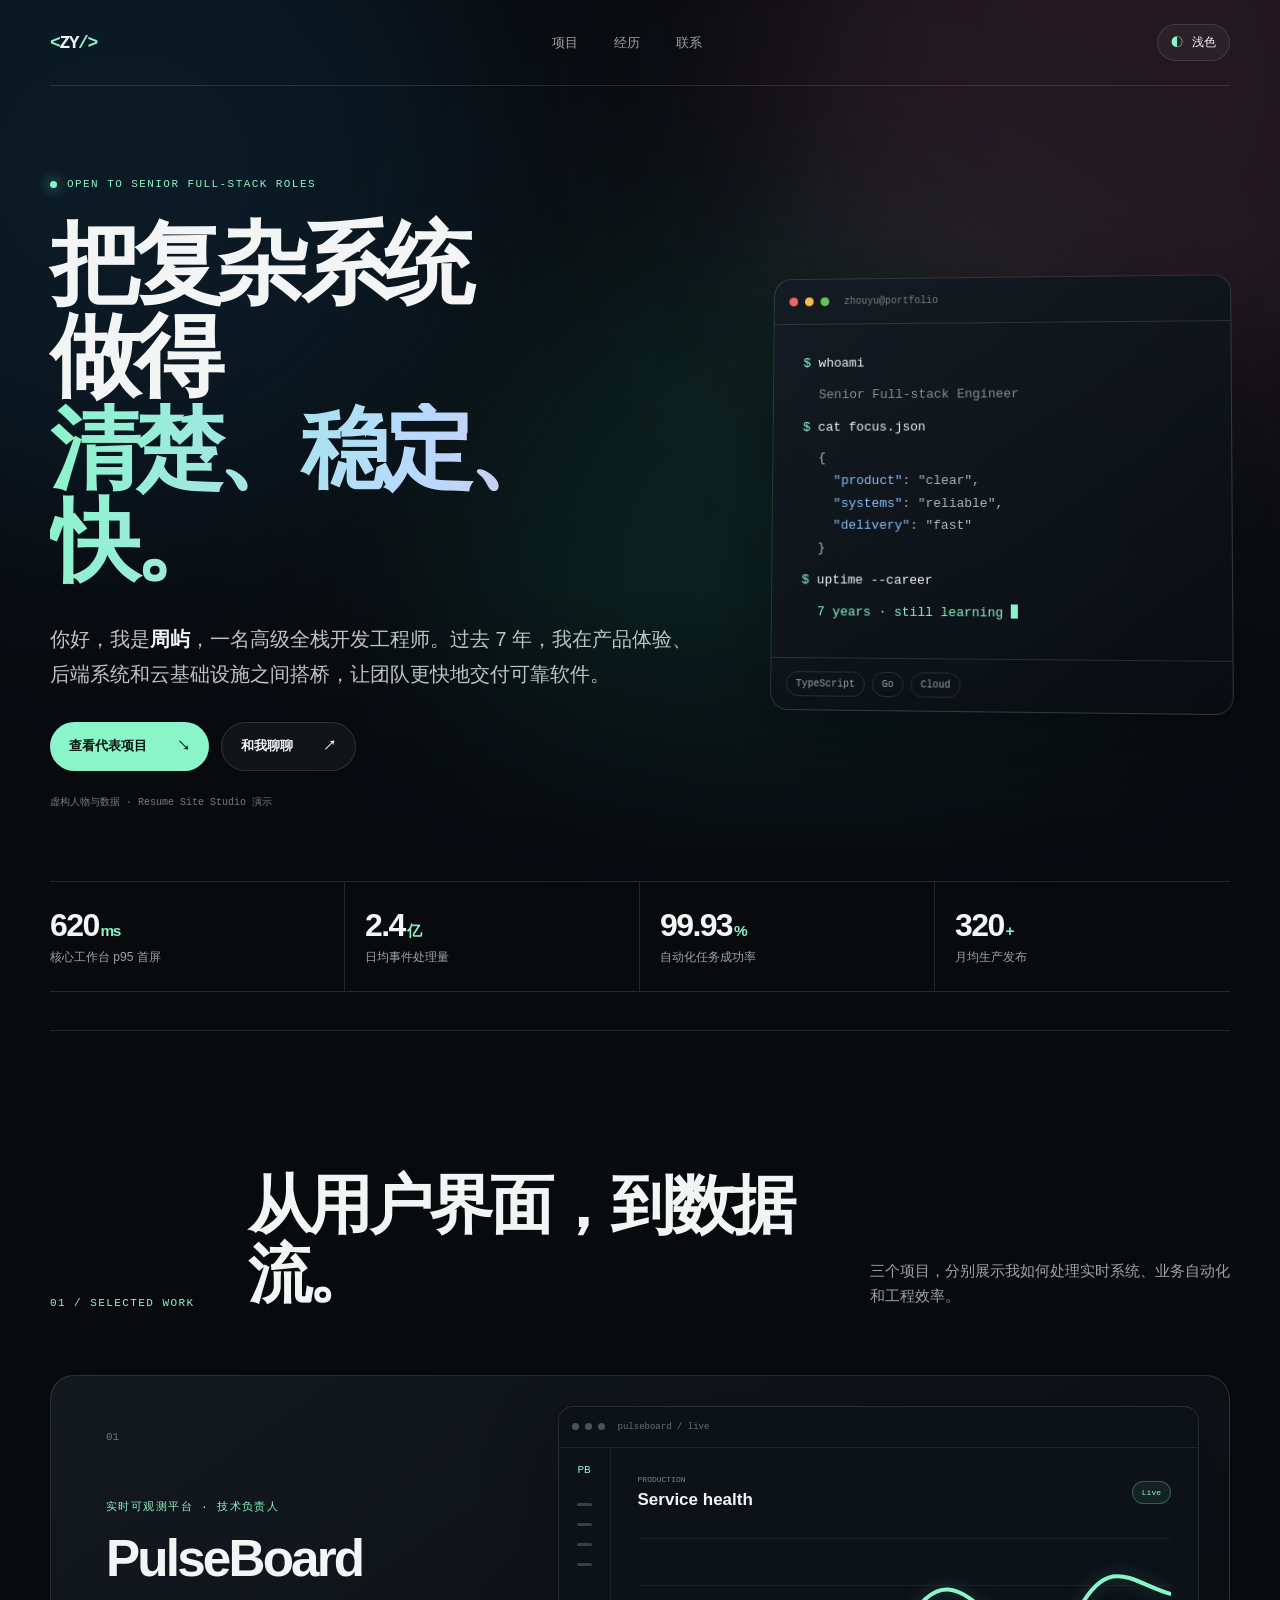
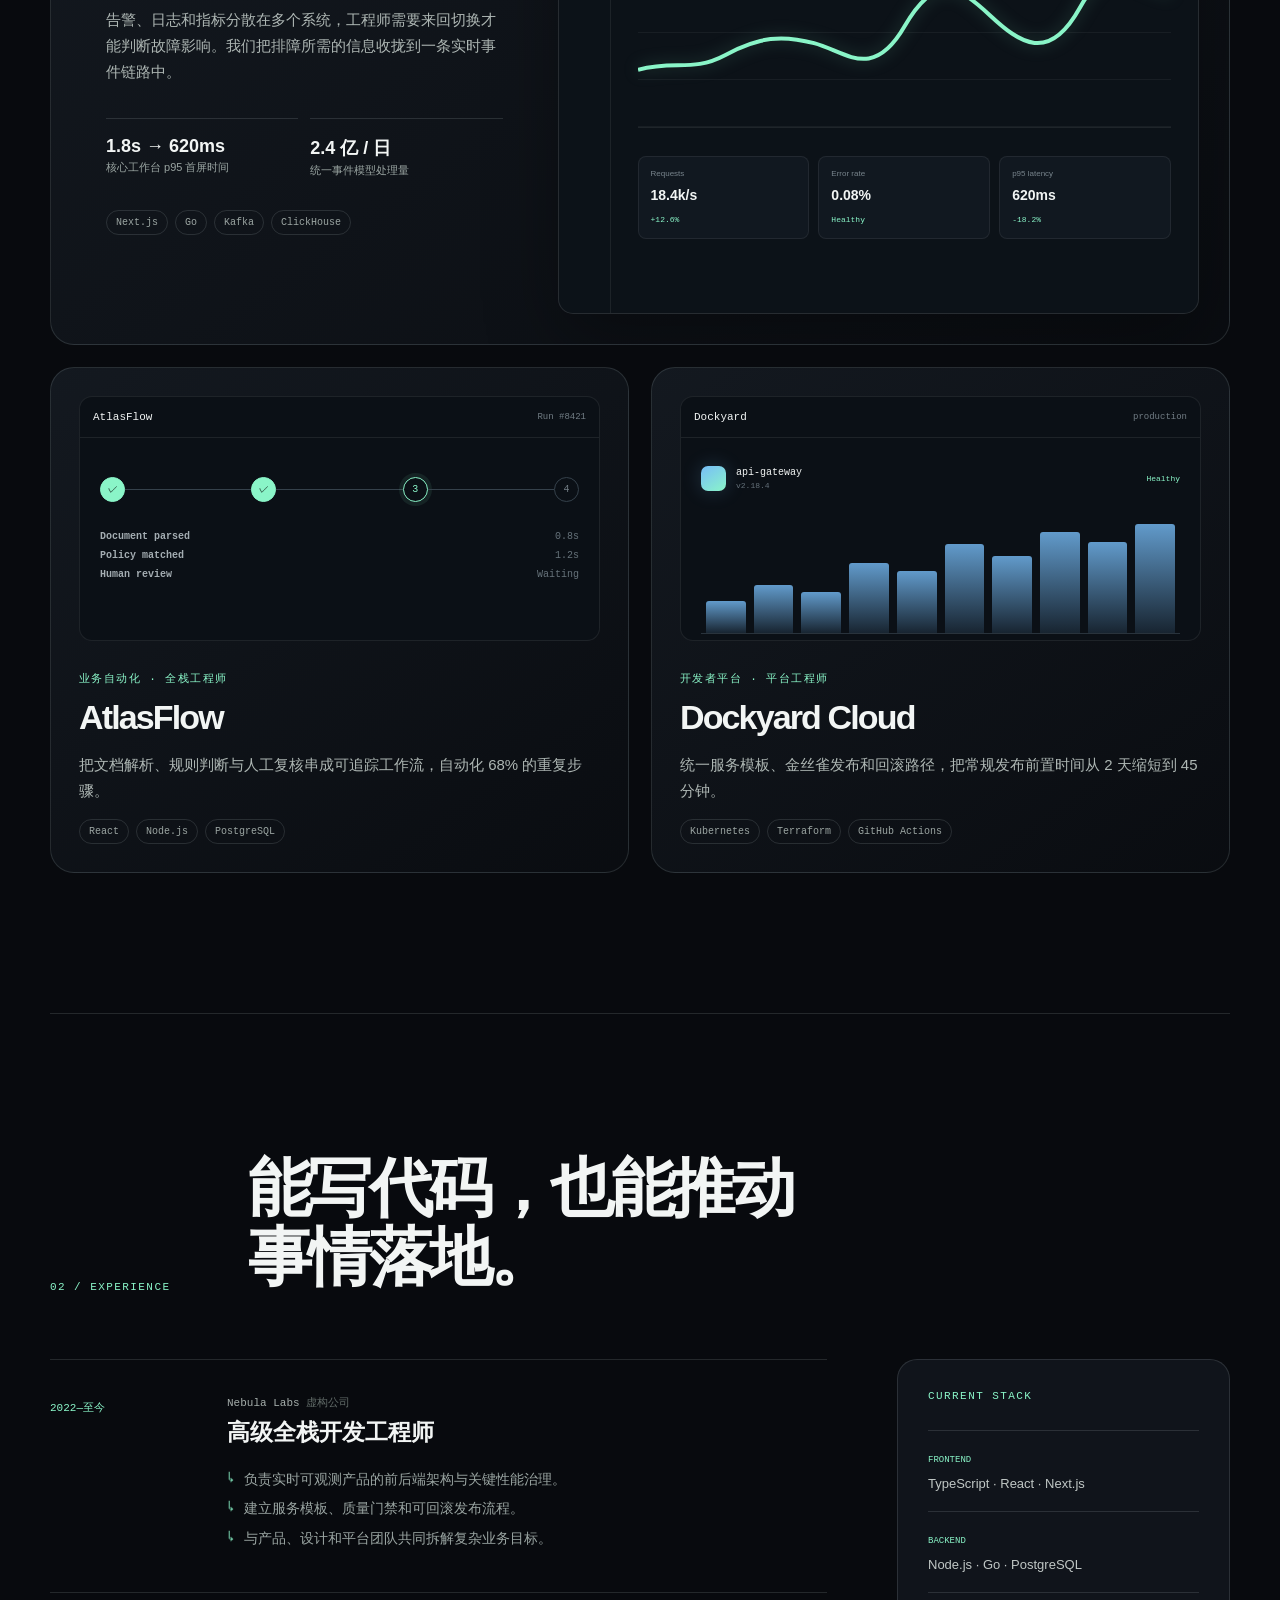
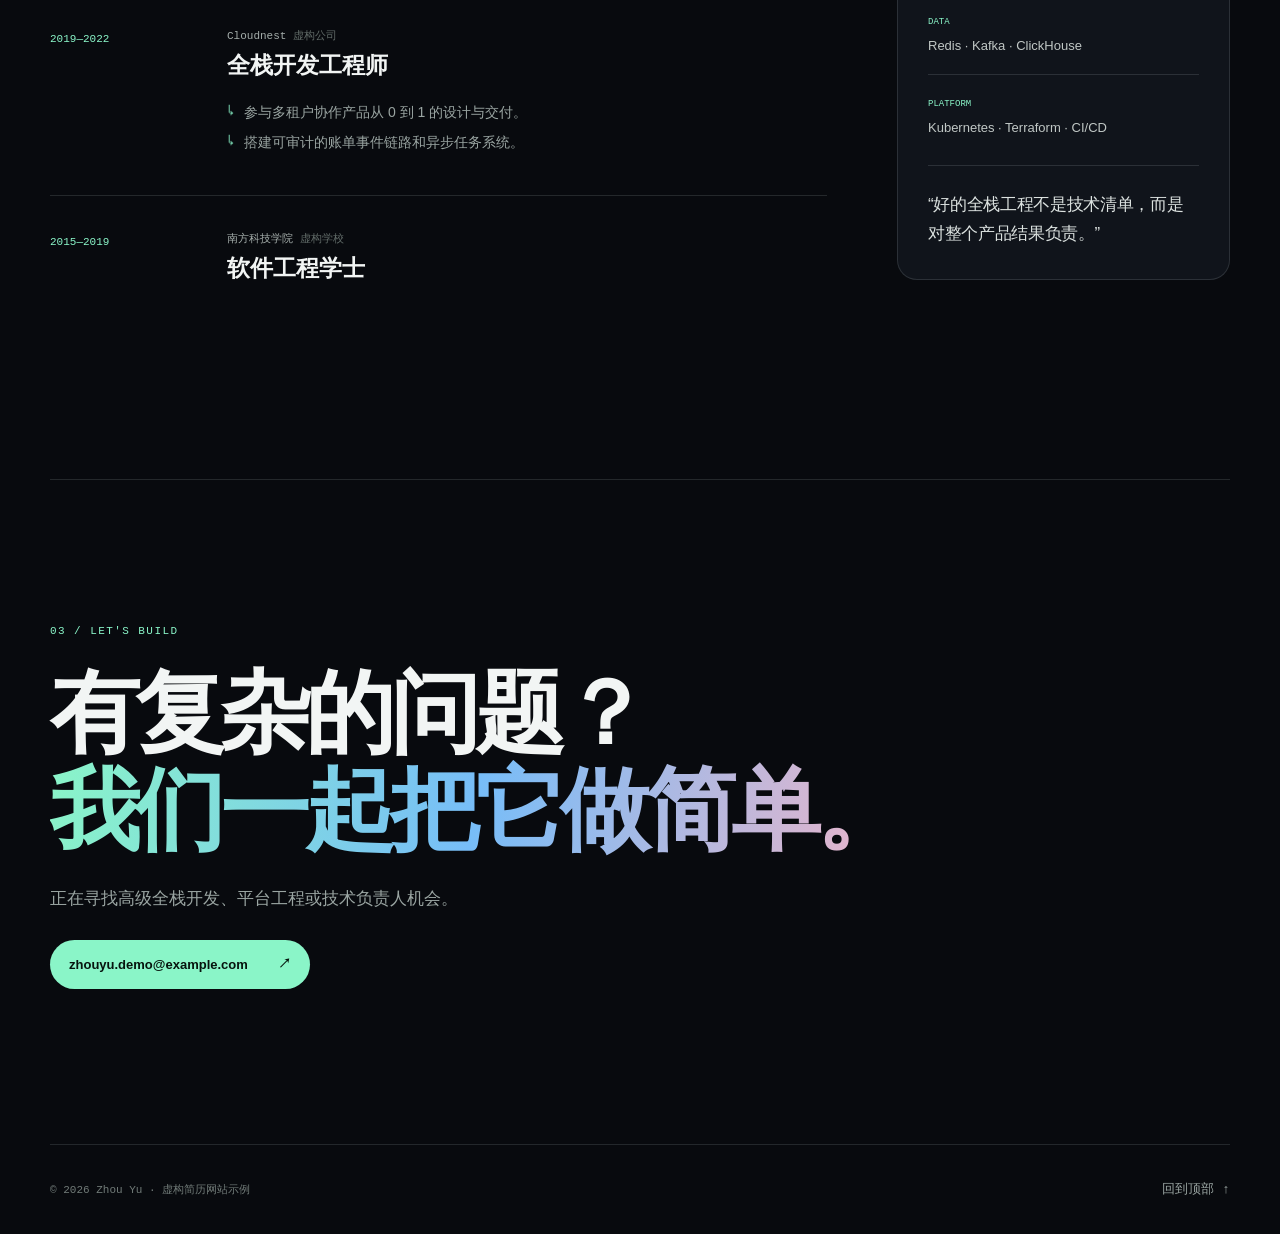
==== public/index.html @ 979c78fb "feat: publish noncommercial resume site demo" ====
<!doctype html>
<html lang="zh-CN" data-theme="dark">
<head>
  <meta charset="utf-8">
  <meta name="viewport" content="width=device-width, initial-scale=1">
  <meta name="description" content="虚构全栈开发工程师周屿的个人简历网站示例。">
  <meta name="color-scheme" content="dark light">
  <title>周屿 · 全栈开发工程师</title>
  <link rel="icon" type="image/svg+xml" href="data:image/svg+xml,%3Csvg xmlns='http://www.w3.org/2000/svg' viewBox='0 0 64 64'%3E%3Crect width='64' height='64' rx='16' fill='%23090b0f'/%3E%3Cpath d='M18 22l-10 10 10 10M46 22l10 10-10 10M38 14L26 50' fill='none' stroke='%238af5c8' stroke-width='5' stroke-linecap='round' stroke-linejoin='round'/%3E%3C/svg%3E">
  <link rel="stylesheet" href="styles.css">
  <script src="app.js" defer></script>
</head>
<body>
  <a class="skip-link" href="#main">跳到主要内容</a>
  <div class="progress" aria-hidden="true"><span></span></div>
  <div class="aurora" aria-hidden="true"><i></i><i></i><i></i></div>

  <header class="site-header">
    <a class="logo" href="#top" aria-label="周屿，返回顶部"><span>&lt;</span>ZY<span>/&gt;</span></a>
    <nav aria-label="主导航">
      <a href="#work">项目</a>
      <a href="#experience">经历</a>
      <a href="#contact">联系</a>
    </nav>
    <button class="theme-toggle" type="button" aria-label="切换明暗主题" aria-pressed="false">
      <span class="theme-icon" aria-hidden="true">◐</span><span class="theme-text">浅色</span>
    </button>
  </header>

  <main id="main">
    <section class="hero" id="top" aria-labelledby="hero-title">
      <div class="hero-copy">
        <p class="status"><span></span> OPEN TO SENIOR FULL-STACK ROLES</p>
        <h1 id="hero-title">把复杂系统<br>做得<span>清楚、稳定、快。</span></h1>
        <p class="intro">你好，我是<strong>周屿</strong>，一名高级全栈开发工程师。过去 7 年，我在产品体验、后端系统和云基础设施之间搭桥，让团队更快地交付可靠软件。</p>
        <div class="hero-actions">
          <a class="button primary" href="#work">查看代表项目 <span aria-hidden="true">↘</span></a>
          <a class="button secondary" href="mailto:zhouyu.demo@example.com">和我聊聊 <span aria-hidden="true">↗</span></a>
        </div>
        <p class="demo-note">虚构人物与数据 · Resume Site Studio 演示</p>
      </div>

      <aside class="terminal-card" aria-label="工程师能力摘要">
        <div class="terminal-bar"><span></span><span></span><span></span><b>zhouyu@portfolio</b></div>
        <div class="terminal-body">
          <p><span class="prompt">$</span> whoami</p>
          <p class="result">Senior Full-stack Engineer</p>
          <p><span class="prompt">$</span> cat focus.json</p>
          <pre>{
  <span>"product"</span>: "clear",
  <span>"systems"</span>: "reliable",
  <span>"delivery"</span>: "fast"
}</pre>
          <p><span class="prompt">$</span> uptime --career</p>
          <p class="result accent">7 years · still learning <i class="cursor"></i></p>
        </div>
        <div class="terminal-footer"><span>TypeScript</span><span>Go</span><span>Cloud</span></div>
      </aside>

      <div class="hero-metrics" aria-label="职业成果摘要">
        <div><strong>620<small>ms</small></strong><span>核心工作台 p95 首屏</span></div>
        <div><strong>2.4<small>亿</small></strong><span>日均事件处理量</span></div>
        <div><strong>99.93<small>%</small></strong><span>自动化任务成功率</span></div>
        <div><strong>320<small>+</small></strong><span>月均生产发布</span></div>
      </div>
    </section>

    <section class="section work" id="work" aria-labelledby="work-title">
      <div class="section-head reveal">
        <p class="section-kicker">01 / SELECTED WORK</p>
        <h2 id="work-title">从用户界面，到数据流。</h2>
        <p>三个项目，分别展示我如何处理实时系统、业务自动化和工程效率。</p>
      </div>

      <article class="project project-featured reveal">
        <div class="project-copy">
          <div class="project-number">01</div>
          <p class="project-type">实时可观测平台 · 技术负责人</p>
          <h3>PulseBoard</h3>
          <p class="project-summary">告警、日志和指标分散在多个系统，工程师需要来回切换才能判断故障影响。我们把排障所需的信息收拢到一条实时事件链路中。</p>
          <ul class="project-outcomes">
            <li><strong>1.8s → 620ms</strong><span>核心工作台 p95 首屏时间</span></li>
            <li><strong>2.4 亿 / 日</strong><span>统一事件模型处理量</span></li>
          </ul>
          <div class="tags"><span>Next.js</span><span>Go</span><span>Kafka</span><span>ClickHouse</span></div>
        </div>
        <div class="product-window pulse-window" aria-label="PulseBoard 产品界面示意图">
          <div class="window-top"><span></span><span></span><span></span><b>pulseboard / live</b></div>
          <div class="dashboard">
            <div class="dash-side"><b>PB</b><i></i><i></i><i></i><i></i></div>
            <div class="dash-main">
              <div class="dash-heading"><div><small>PRODUCTION</small><strong>Service health</strong></div><span>Live</span></div>
              <div class="chart"><div class="chart-grid"></div><svg viewBox="0 0 500 140" role="img" aria-label="服务健康趋势图"><path d="M0 105 C35 95 50 108 82 91 S135 72 165 80 S220 116 250 64 S302 28 330 54 S385 99 414 47 S465 25 500 34" fill="none" stroke="currentColor" stroke-width="4" vector-effect="non-scaling-stroke"/></svg></div>
              <div class="dash-cards"><div><small>Requests</small><strong>18.4k/s</strong><em>+12.6%</em></div><div><small>Error rate</small><strong>0.08%</strong><em>Healthy</em></div><div><small>p95 latency</small><strong>620ms</strong><em>-18.2%</em></div></div>
            </div>
          </div>
        </div>
      </article>

      <div class="project-grid">
        <article class="project compact reveal">
          <div class="mini-ui flow-ui" aria-label="AtlasFlow 工作流界面示意图">
            <div class="mini-top"><b>AtlasFlow</b><span>Run #8421</span></div>
            <div class="flow"><i class="done">✓</i><span></span><i class="done">✓</i><span></span><i class="active">3</i><span></span><i>4</i></div>
            <div class="flow-rows"><p><b>Document parsed</b><em>0.8s</em></p><p><b>Policy matched</b><em>1.2s</em></p><p><b>Human review</b><em>Waiting</em></p></div>
          </div>
          <p class="project-type">业务自动化 · 全栈工程师</p>
          <h3>AtlasFlow</h3>
          <p>把文档解析、规则判断与人工复核串成可追踪工作流，自动化 68% 的重复步骤。</p>
          <div class="tags"><span>React</span><span>Node.js</span><span>PostgreSQL</span></div>
        </article>

        <article class="project compact reveal">
          <div class="mini-ui deploy-ui" aria-label="Dockyard Cloud 发布界面示意图">
            <div class="mini-top"><b>Dockyard</b><span>production</span></div>
            <div class="deploy-line"><i></i><span><b>api-gateway</b><small>v2.18.4</small></span><em>Healthy</em></div>
            <div class="deploy-chart"><span style="height:28%"></span><span style="height:42%"></span><span style="height:36%"></span><span style="height:61%"></span><span style="height:54%"></span><span style="height:78%"></span><span style="height:67%"></span><span style="height:88%"></span><span style="height:80%"></span><span style="height:95%"></span></div>
          </div>
          <p class="project-type">开发者平台 · 平台工程师</p>
          <h3>Dockyard Cloud</h3>
          <p>统一服务模板、金丝雀发布和回滚路径，把常规发布前置时间从 2 天缩短到 45 分钟。</p>
          <div class="tags"><span>Kubernetes</span><span>Terraform</span><span>GitHub Actions</span></div>
        </article>
      </div>
    </section>

    <section class="section experience" id="experience" aria-labelledby="experience-title">
      <div class="section-head reveal">
        <p class="section-kicker">02 / EXPERIENCE</p>
        <h2 id="experience-title">能写代码，也能推动事情落地。</h2>
      </div>
      <div class="experience-layout">
        <div class="timeline">
          <article class="timeline-item reveal">
            <div class="time">2022—至今</div>
            <div><p>Nebula Labs <span>虚构公司</span></p><h3>高级全栈开发工程师</h3><ul><li>负责实时可观测产品的前后端架构与关键性能治理。</li><li>建立服务模板、质量门禁和可回滚发布流程。</li><li>与产品、设计和平台团队共同拆解复杂业务目标。</li></ul></div>
          </article>
          <article class="timeline-item reveal">
            <div class="time">2019—2022</div>
            <div><p>Cloudnest <span>虚构公司</span></p><h3>全栈开发工程师</h3><ul><li>参与多租户协作产品从 0 到 1 的设计与交付。</li><li>搭建可审计的账单事件链路和异步任务系统。</li></ul></div>
          </article>
          <article class="timeline-item reveal">
            <div class="time">2015—2019</div>
            <div><p>南方科技学院 <span>虚构学校</span></p><h3>软件工程学士</h3></div>
          </article>
        </div>
        <aside class="stack-card reveal">
          <p class="section-kicker">CURRENT STACK</p>
          <div class="stack-groups">
            <div><span>FRONTEND</span><p>TypeScript · React · Next.js</p></div>
            <div><span>BACKEND</span><p>Node.js · Go · PostgreSQL</p></div>
            <div><span>DATA</span><p>Redis · Kafka · ClickHouse</p></div>
            <div><span>PLATFORM</span><p>Kubernetes · Terraform · CI/CD</p></div>
          </div>
          <p class="principle">“好的全栈工程不是技术清单，而是对整个产品结果负责。”</p>
        </aside>
      </div>
    </section>

    <section class="contact reveal" id="contact" aria-labelledby="contact-title">
      <p class="section-kicker">03 / LET'S BUILD</p>
      <h2 id="contact-title">有复杂的问题？<br><span>我们一起把它做简单。</span></h2>
      <p>正在寻找高级全栈开发、平台工程或技术负责人机会。</p>
      <a class="button primary" href="mailto:zhouyu.demo@example.com">zhouyu.demo@example.com <span aria-hidden="true">↗</span></a>
    </section>
  </main>

  <footer><span>© 2026 Zhou Yu · 虚构简历网站示例</span><a href="#top">回到顶部 ↑</a></footer>
</body>
</html>
---- public/styles.css ----
:root{color-scheme:dark;--bg:#080a0e;--surface:#10141b;--surface-2:#151b23;--text:#f2f5f4;--muted:#9aa5a2;--line:rgba(225,240,235,.13);--accent:#8af5c8;--accent-2:#77bdf8;--shadow:0 30px 100px rgba(0,0,0,.35);--sans:Inter,"Segoe UI","Microsoft YaHei",Arial,sans-serif;--mono:"SFMono-Regular",Consolas,"Liberation Mono",monospace}
*{box-sizing:border-box}html{scroll-behavior:smooth}body{margin:0;background:var(--bg);color:var(--text);font-family:var(--sans);-webkit-font-smoothing:antialiased;overflow-x:hidden}a{color:inherit}button{font:inherit}::selection{background:var(--accent);color:#07110d}.skip-link{position:fixed;z-index:100;top:-60px;left:24px;background:var(--accent);color:#07110d;padding:12px 16px;border-radius:8px}.skip-link:focus{top:16px}a:focus-visible,button:focus-visible{outline:2px solid var(--accent);outline-offset:5px}
.progress{position:fixed;z-index:50;left:0;right:0;top:0;height:2px;background:transparent}.progress span{display:block;height:100%;width:0;background:linear-gradient(90deg,var(--accent-2),var(--accent));box-shadow:0 0 12px var(--accent)}.aurora{position:absolute;inset:0 0 auto;height:900px;overflow:hidden;pointer-events:none;mask-image:linear-gradient(#000 0%,#000 65%,transparent)}.aurora i{position:absolute;width:55vw;height:55vw;min-width:520px;min-height:520px;border-radius:50%;filter:blur(100px);opacity:.25;mix-blend-mode:screen;animation:drift 20s ease-in-out infinite alternate}.aurora i:nth-child(1){left:-18%;top:-20%;background:#13496a}.aurora i:nth-child(2){right:-15%;top:-30%;background:#724257;animation-delay:-7s}.aurora i:nth-child(3){left:35%;top:25%;background:#137b65;opacity:.18;animation-delay:-13s}
.site-header,main,footer{position:relative;z-index:1;width:min(1180px,calc(100% - 48px));margin-inline:auto}.site-header{height:86px;display:flex;align-items:center;justify-content:space-between;border-bottom:1px solid var(--line);gap:24px}.logo{font-family:var(--mono);font-size:18px;font-weight:800;text-decoration:none;letter-spacing:-.08em}.logo span{color:var(--accent)}nav{display:flex;gap:36px}nav a,footer a{font-size:13px;color:var(--muted);text-decoration:none;transition:color .25s}nav a:hover,footer a:hover{color:var(--accent)}.theme-toggle{display:flex;align-items:center;gap:9px;color:var(--text);background:rgba(255,255,255,.045);border:1px solid var(--line);border-radius:999px;padding:9px 13px;cursor:pointer;font-size:12px;transition:.25s}.theme-toggle:hover{border-color:rgba(138,245,200,.45);background:rgba(138,245,200,.08)}.theme-icon{color:var(--accent)}
.hero{min-height:calc(100svh - 86px);padding:92px 0 38px;display:grid;grid-template-columns:minmax(0,1.17fr) minmax(360px,.83fr);column-gap:70px;align-items:center}.status,.section-kicker,.project-type{font-family:var(--mono);font-size:11px;letter-spacing:.13em;text-transform:uppercase;color:var(--accent)}.status{display:flex;align-items:center;gap:10px;margin:0 0 28px}.status>span{width:7px;height:7px;border-radius:50%;background:var(--accent);box-shadow:0 0 14px var(--accent);animation:pulse 2s ease-in-out infinite}.hero h1{font-size:clamp(58px,7vw,92px);font-weight:650;line-height:1.03;letter-spacing:-.072em;margin:0;max-width:850px}.hero h1 span{display:inline-block;color:transparent;background:linear-gradient(100deg,var(--accent),#b8d9ff 55%,#ebb9cb);background-clip:text;-webkit-background-clip:text}.intro{font-size:clamp(17px,1.55vw,20px);line-height:1.75;color:#bdc5c3;max-width:670px;margin:35px 0 30px}.intro strong{color:var(--text)}.hero-actions{display:flex;flex-wrap:wrap;gap:12px}.button{min-height:49px;display:inline-flex;align-items:center;justify-content:space-between;gap:30px;padding:13px 19px;border-radius:999px;text-decoration:none;font-size:13px;font-weight:700;transition:transform .25s,background .25s,border-color .25s}.button:hover{transform:translateY(-3px)}.primary{background:var(--accent);color:#07140e}.primary:hover{background:#b9ffdf}.secondary{border:1px solid var(--line);background:rgba(255,255,255,.045)}.secondary:hover{border-color:rgba(138,245,200,.45);background:rgba(138,245,200,.08)}.demo-note{font-family:var(--mono);font-size:10px;color:#747e7b;margin:24px 0 0}
.terminal-card{border:1px solid rgba(207,231,224,.17);border-radius:18px;background:linear-gradient(145deg,rgba(19,26,34,.92),rgba(9,12,17,.9));box-shadow:var(--shadow);overflow:hidden;transform:perspective(1000px) rotateY(-3deg) rotateX(2deg);transition:transform .45s,border-color .45s}.terminal-card:hover{transform:perspective(1000px) rotateY(0) rotateX(0) translateY(-5px);border-color:rgba(138,245,200,.28)}.terminal-bar{height:46px;border-bottom:1px solid var(--line);display:flex;align-items:center;gap:7px;padding:0 15px}.terminal-bar>span{width:9px;height:9px;border-radius:50%;background:#ec6a5f}.terminal-bar>span:nth-child(2){background:#f4bf4f}.terminal-bar>span:nth-child(3){background:#61c454}.terminal-bar b{margin-left:8px;color:#78827f;font:10px var(--mono);font-weight:400}.terminal-body{padding:28px 30px 24px;font:13px/1.8 var(--mono);min-height:325px}.terminal-body p{margin:0 0 9px}.prompt{color:var(--accent)}.result{color:#87918e;padding-left:16px}.result.accent{color:var(--accent)}pre{font:13px/1.75 var(--mono);margin:0 0 8px;padding-left:16px;color:#aeb7b5}pre span{color:#85bffa}.cursor{display:inline-block;width:7px;height:14px;background:var(--accent);vertical-align:-2px;animation:blink 1s steps(2,end) infinite}.terminal-footer{display:flex;gap:7px;border-top:1px solid var(--line);padding:13px 15px}.terminal-footer span,.tags span{font:10px var(--mono);border:1px solid var(--line);color:#9ba5a2;border-radius:999px;padding:6px 9px}.hero-metrics{grid-column:1/-1;display:grid;grid-template-columns:repeat(4,1fr);margin-top:72px;border-top:1px solid var(--line);border-bottom:1px solid var(--line)}.hero-metrics>div{padding:25px 20px;border-right:1px solid var(--line)}.hero-metrics>div:first-child{padding-left:0}.hero-metrics>div:last-child{border-right:0}.hero-metrics strong{display:block;font-size:32px;letter-spacing:-.05em}.hero-metrics small{font-size:.48em;color:var(--accent);margin-left:2px}.hero-metrics span{display:block;color:var(--muted);font-size:12px;margin-top:5px}
.section{padding:140px 0;border-top:1px solid var(--line)}.section-head{display:grid;grid-template-columns:170px 1fr minmax(260px,360px);align-items:end;gap:28px;margin-bottom:66px}.section-head p{margin:0}.section-head>p:last-child{color:var(--muted);font-size:15px;line-height:1.7}.section-kicker{margin:0}.section h2,.contact h2{font-size:clamp(44px,5vw,68px);letter-spacing:-.055em;line-height:1.08;margin:0;font-weight:600}.project{border-radius:24px;border:1px solid var(--line);background:linear-gradient(145deg,rgba(21,27,35,.88),rgba(10,13,18,.88));overflow:hidden}.project-featured{display:grid;grid-template-columns:.86fr 1.14fr;min-height:570px}.project-copy{padding:55px}.project-number{font:11px var(--mono);color:#6f7976}.project-type{margin:56px 0 15px}.project h3{font-size:clamp(34px,4vw,56px);letter-spacing:-.055em;margin:0 0 19px}.project-summary,.compact>p:not(.project-type){color:#aeb7b4;line-height:1.75;font-size:15px}.project-outcomes{list-style:none;padding:0;margin:32px 0;display:grid;grid-template-columns:1fr 1fr;gap:12px}.project-outcomes li{border-top:1px solid var(--line);padding-top:17px}.project-outcomes strong{display:block;font-size:18px}.project-outcomes span{font-size:11px;color:var(--muted)}.tags{display:flex;flex-wrap:wrap;gap:7px}.product-window{margin:30px 30px 30px 0;border:1px solid rgba(255,255,255,.11);background:#0c1218;border-radius:15px;overflow:hidden;box-shadow:0 25px 75px rgba(0,0,0,.3)}.window-top,.mini-top{height:41px;border-bottom:1px solid rgba(255,255,255,.08);display:flex;align-items:center;gap:6px;padding:0 13px}.window-top>span{width:7px;height:7px;border-radius:50%;background:#49535c}.window-top b{font:9px var(--mono);color:#67727a;margin-left:7px}.dashboard{display:grid;grid-template-columns:52px 1fr;height:calc(100% - 41px)}.dash-side{border-right:1px solid rgba(255,255,255,.07);padding:16px 12px;display:flex;flex-direction:column;align-items:center;gap:17px}.dash-side b{font:11px var(--mono);color:var(--accent);margin-bottom:10px}.dash-side i{width:15px;height:3px;border-radius:2px;background:#36404a}.dash-main{padding:27px}.dash-heading{display:flex;justify-content:space-between;align-items:center}.dash-heading div{display:flex;flex-direction:column;gap:6px}.dash-heading small{font:8px var(--mono);color:#78848c}.dash-heading strong{font-size:17px}.dash-heading>span{font:8px var(--mono);color:var(--accent);border:1px solid rgba(138,245,200,.26);background:rgba(138,245,200,.07);padding:6px 9px;border-radius:99px}.chart{height:190px;margin:28px 0;position:relative;border-bottom:1px solid rgba(255,255,255,.08);color:var(--accent)}.chart-grid{position:absolute;inset:0;background:repeating-linear-gradient(to bottom,rgba(255,255,255,.05) 0 1px,transparent 1px 47px)}.chart svg{position:absolute;inset:0;width:100%;height:100%;filter:drop-shadow(0 0 8px rgba(138,245,200,.25))}.dash-cards{display:grid;grid-template-columns:repeat(3,1fr);gap:9px}.dash-cards>div{border:1px solid rgba(255,255,255,.07);background:#111820;border-radius:8px;padding:12px}.dash-cards small{display:block;color:#78848c;font-size:8px}.dash-cards strong{display:block;margin:9px 0 5px;font-size:14px}.dash-cards em{font:8px var(--mono);font-style:normal;color:var(--accent)}.project-grid{display:grid;grid-template-columns:1fr 1fr;gap:22px;margin-top:22px}.compact{padding:28px}.compact h3{font-size:34px;margin-bottom:10px}.compact .project-type{margin:30px 0 12px}.mini-ui{height:245px;border:1px solid rgba(255,255,255,.08);background:#0b1016;border-radius:13px;overflow:hidden;padding:0 20px}.mini-top{margin:0 -20px}.mini-top b{font:11px var(--mono)}.mini-top span{margin-left:auto;color:#717c84;font:9px var(--mono)}.flow{display:flex;align-items:center;margin:39px 0 29px}.flow i{flex:0 0 25px;height:25px;border-radius:50%;display:grid;place-items:center;border:1px solid #35414b;color:#727d85;font:10px var(--mono);font-style:normal}.flow i.done{background:var(--accent);border-color:var(--accent);color:#07120d}.flow i.active{border-color:var(--accent);color:var(--accent);box-shadow:0 0 0 4px rgba(138,245,200,.08)}.flow>span{height:1px;flex:1;background:#35414b}.flow-rows p{display:flex;justify-content:space-between;margin:8px 0;color:#a4adb2;font:10px var(--mono)}.flow-rows em{font-style:normal;color:#66727a}.deploy-line{display:flex;align-items:center;gap:10px;margin:28px 0}.deploy-line i{width:25px;height:25px;border-radius:7px;background:linear-gradient(145deg,var(--accent-2),var(--accent));box-shadow:0 0 20px rgba(119,189,248,.2)}.deploy-line span{display:flex;flex-direction:column}.deploy-line b{font:10px var(--mono)}.deploy-line small{color:#65717a;font:8px var(--mono);margin-top:3px}.deploy-line em{margin-left:auto;color:var(--accent);font:8px var(--mono);font-style:normal}.deploy-chart{height:115px;border-bottom:1px solid #29333c;display:flex;align-items:end;gap:8px;padding:0 5px}.deploy-chart span{flex:1;background:linear-gradient(to top,rgba(119,189,248,.15),var(--accent-2));border-radius:3px 3px 0 0;opacity:.8}
.experience-layout{display:grid;grid-template-columns:1.4fr .6fr;gap:70px}.timeline-item{display:grid;grid-template-columns:145px 1fr;gap:32px;padding:35px 0;border-top:1px solid var(--line)}.time{font:11px var(--mono);color:var(--accent);padding-top:5px}.timeline-item p{margin:0 0 7px;font:11px var(--mono);color:#a5aeab}.timeline-item p span{color:#626c69}.timeline-item h3{font-size:23px;margin:0 0 20px}.timeline-item ul{padding:0;margin:0;list-style:none;color:var(--muted);line-height:1.7;font-size:14px}.timeline-item li{position:relative;padding-left:17px;margin:6px 0}.timeline-item li:before{content:"↳";position:absolute;left:0;color:var(--accent)}.stack-card{align-self:start;position:sticky;top:25px;border:1px solid var(--line);border-radius:20px;background:var(--surface);padding:30px}.stack-groups{margin-top:28px}.stack-groups>div{border-top:1px solid var(--line);padding:17px 0}.stack-groups span{font:9px var(--mono);color:var(--accent)}.stack-groups p{font-size:13px;line-height:1.65;margin:7px 0 0;color:#c0c7c5}.principle{border-top:1px solid var(--line);margin:10px 0 0;padding-top:25px;color:#dce2e0;font-size:17px;line-height:1.7;letter-spacing:-.02em}.contact{padding:145px 0 155px;border-top:1px solid var(--line)}.contact h2{font-size:clamp(52px,7vw,92px);max-width:970px;margin:28px 0}.contact h2 span{color:transparent;background:linear-gradient(100deg,var(--accent),var(--accent-2),#eeb4c8);background-clip:text;-webkit-background-clip:text}.contact>p:not(.section-kicker){color:var(--muted);font-size:17px;margin:0 0 30px}footer{height:90px;border-top:1px solid var(--line);display:flex;align-items:center;justify-content:space-between;color:#717b78;font:11px var(--mono)}
.reveal{opacity:1;transform:none}.motion-ready .reveal{opacity:0;transform:translateY(24px);transition:opacity .7s ease,transform .7s cubic-bezier(.2,.8,.2,1)}.motion-ready .reveal.visible{opacity:1;transform:none}
html[data-theme="light"]{color-scheme:light;--bg:#f4f5f1;--surface:#fff;--surface-2:#edf0eb;--text:#17201c;--muted:#58645f;--line:rgba(23,50,37,.16);--accent:#126b4b;--accent-2:#246fa8;--shadow:0 30px 100px rgba(30,45,36,.12)}html[data-theme="light"] .aurora{display:none}html[data-theme="light"] .intro,html[data-theme="light"] .project-summary,html[data-theme="light"] .compact>p:not(.project-type){color:#4e5b55}html[data-theme="light"] .terminal-card,html[data-theme="light"] .project{background:rgba(255,255,255,.8)}html[data-theme="light"] .terminal-body,html[data-theme="light"] .terminal-footer{background:#111820;color:#eef3f0}html[data-theme="light"] .product-window,html[data-theme="light"] .mini-ui{box-shadow:0 20px 60px rgba(20,39,29,.16)}
@keyframes drift{from{transform:translate3d(-4%,-3%,0) scale(1)}to{transform:translate3d(9%,8%,0) scale(1.12)}}@keyframes blink{50%{opacity:0}}@keyframes pulse{50%{opacity:.45;transform:scale(.82)}}
@media(max-width:960px){.hero{grid-template-columns:1fr;padding-top:72px}.terminal-card{max-width:620px;margin-top:55px;transform:none}.hero-metrics{margin-top:60px}.section-head{grid-template-columns:1fr}.project-featured{grid-template-columns:1fr}.product-window{margin:0 30px 30px;min-height:480px}.experience-layout{grid-template-columns:1fr}.stack-card{position:static}.section{padding:105px 0}}
@media(max-width:700px){.site-header,main,footer{width:min(100% - 36px,1180px)}.site-header{height:72px}.site-header nav{gap:16px}.site-header nav a{font-size:11px}.theme-text{display:none}.hero{min-height:auto;padding:72px 0 30px}.hero h1{font-size:clamp(50px,14vw,72px)}.intro{font-size:16px}.terminal-card{margin-top:45px}.terminal-body{min-height:290px;padding:24px 21px}.hero-metrics{grid-template-columns:1fr 1fr}.hero-metrics>div{padding:20px 12px;border-bottom:1px solid var(--line)}.hero-metrics>div:nth-child(2){border-right:0}.hero-metrics>div:nth-child(3){padding-left:0;border-bottom:0}.hero-metrics>div:nth-child(4){border-bottom:0}.hero-metrics strong{font-size:27px}.section{padding:84px 0}.section-head{margin-bottom:42px}.section h2{font-size:44px}.project-copy{padding:29px}.project-type{margin-top:38px}.project-outcomes{grid-template-columns:1fr}.product-window{margin:0 12px 12px;min-height:380px}.dashboard{grid-template-columns:38px 1fr}.dash-side{padding:13px 8px}.dash-main{padding:18px 13px}.chart{height:155px}.dash-cards{grid-template-columns:1fr}.dash-cards>div:nth-child(n+2){display:none}.project-grid{grid-template-columns:1fr}.compact{padding:18px}.mini-ui{height:225px}.timeline-item{grid-template-columns:1fr;gap:12px}.contact{padding:90px 0}.contact h2{font-size:49px}footer{height:auto;padding:24px 0;gap:18px;flex-wrap:wrap}}
@media(prefers-reduced-motion:reduce){html{scroll-behavior:auto}*,*::before,*::after{animation-duration:.01ms!important;animation-iteration-count:1!important;transition-duration:.01ms!important}.motion-ready .reveal{opacity:1;transform:none}.terminal-card{transform:none}}
@media print{html{color-scheme:light;--bg:#fff;--text:#111;--muted:#444;--line:#bbb;--accent:#165b42}body{background:#fff}.aurora,.progress,.theme-toggle,.hero-actions,.demo-note{display:none!important}.site-header,main,footer{width:100%}.hero{min-height:0;grid-template-columns:1fr;padding:20mm 0}.terminal-card{display:none}.hero-metrics{margin-top:12mm}.section,.contact{padding:15mm 0;break-inside:avoid}.project,.stack-card{background:#fff;break-inside:avoid}.project-featured,.experience-layout{grid-template-columns:1fr}.product-window,.mini-ui{display:none}.project-grid{gap:8mm}.motion-ready .reveal{opacity:1;transform:none}footer{height:20mm}}
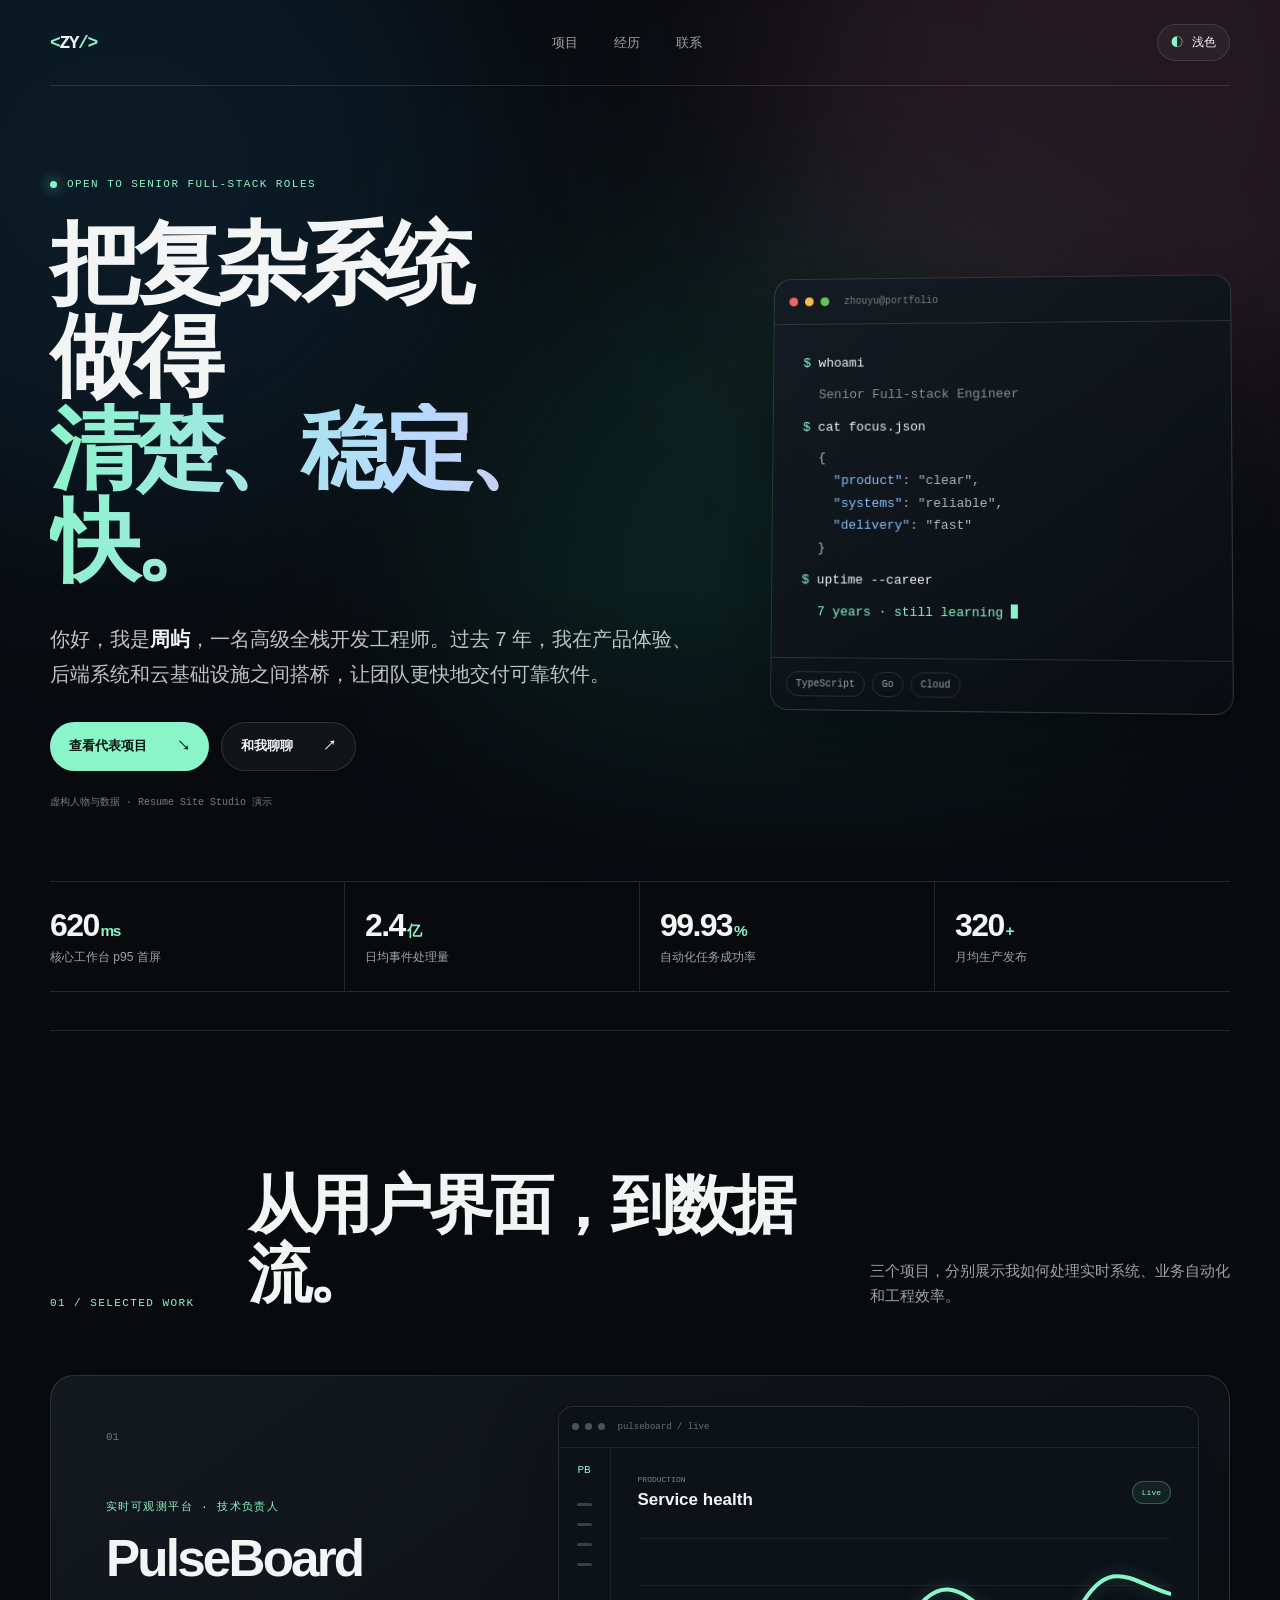
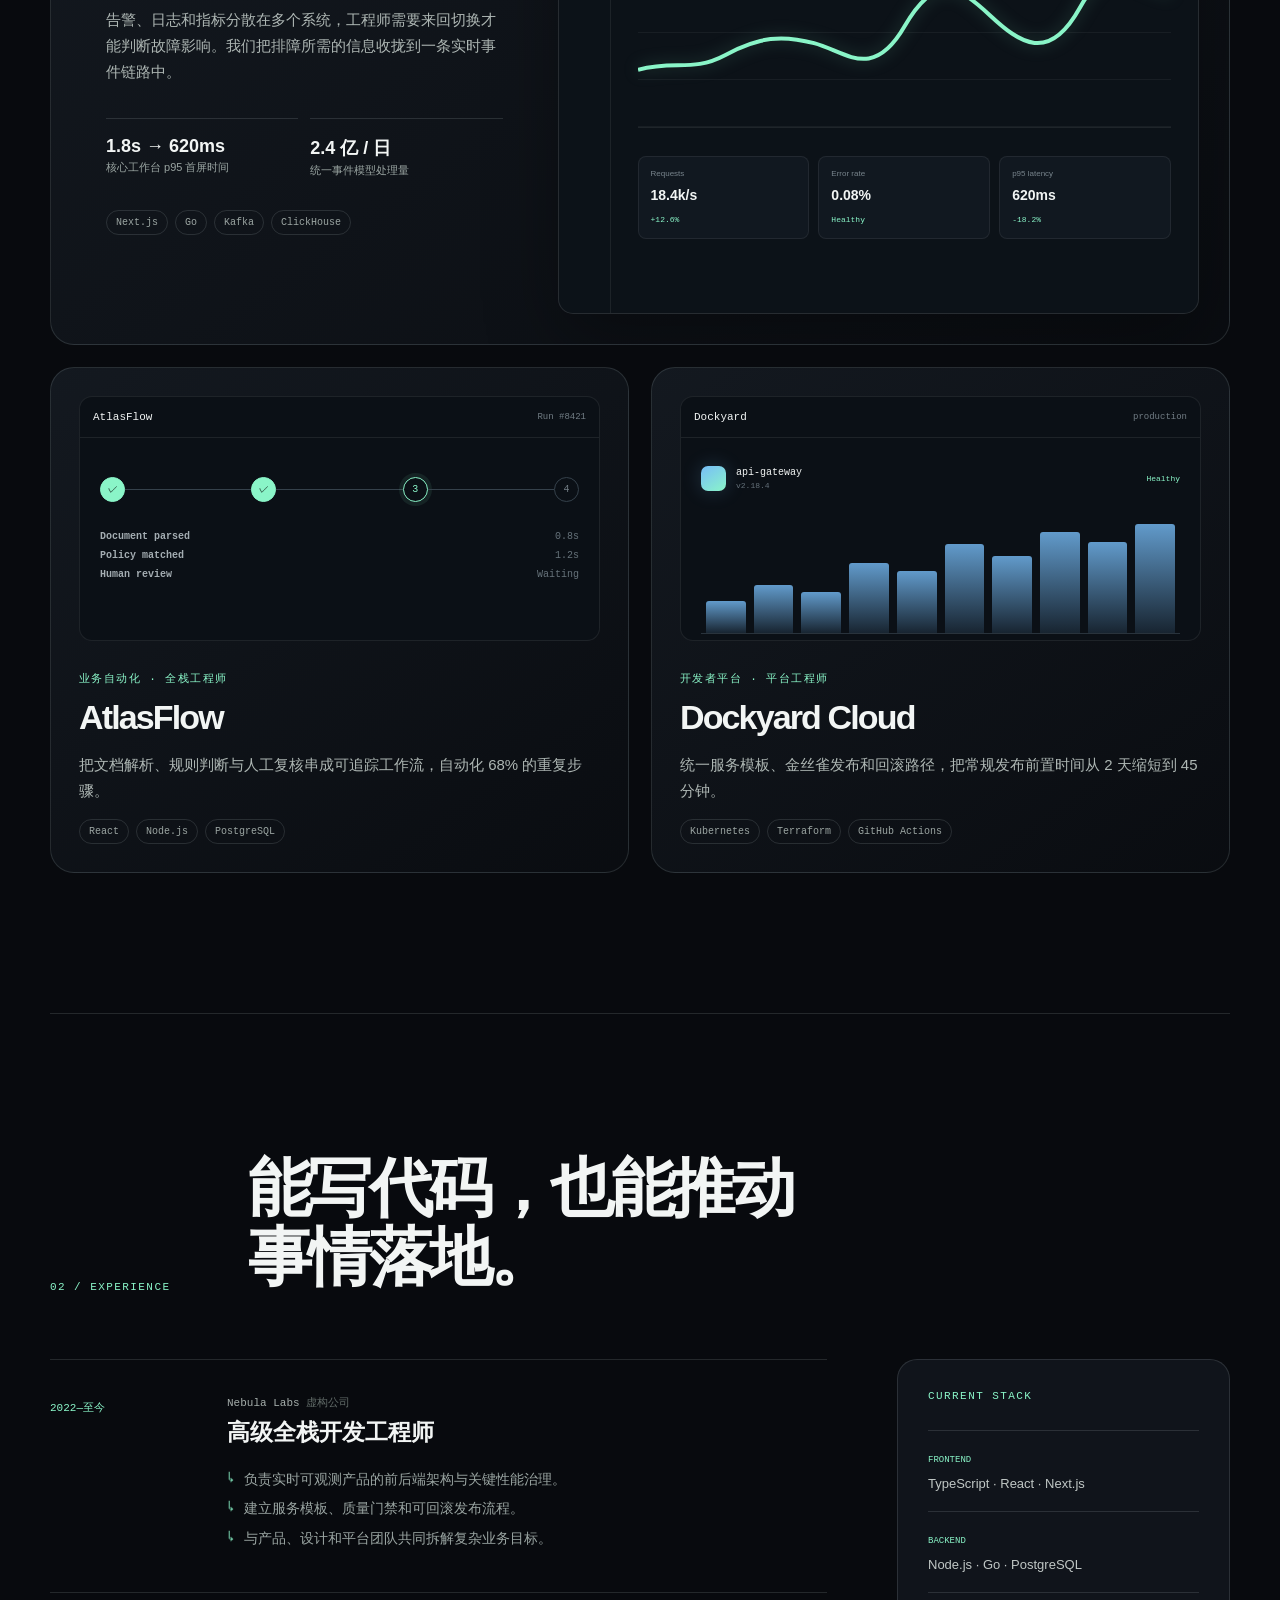
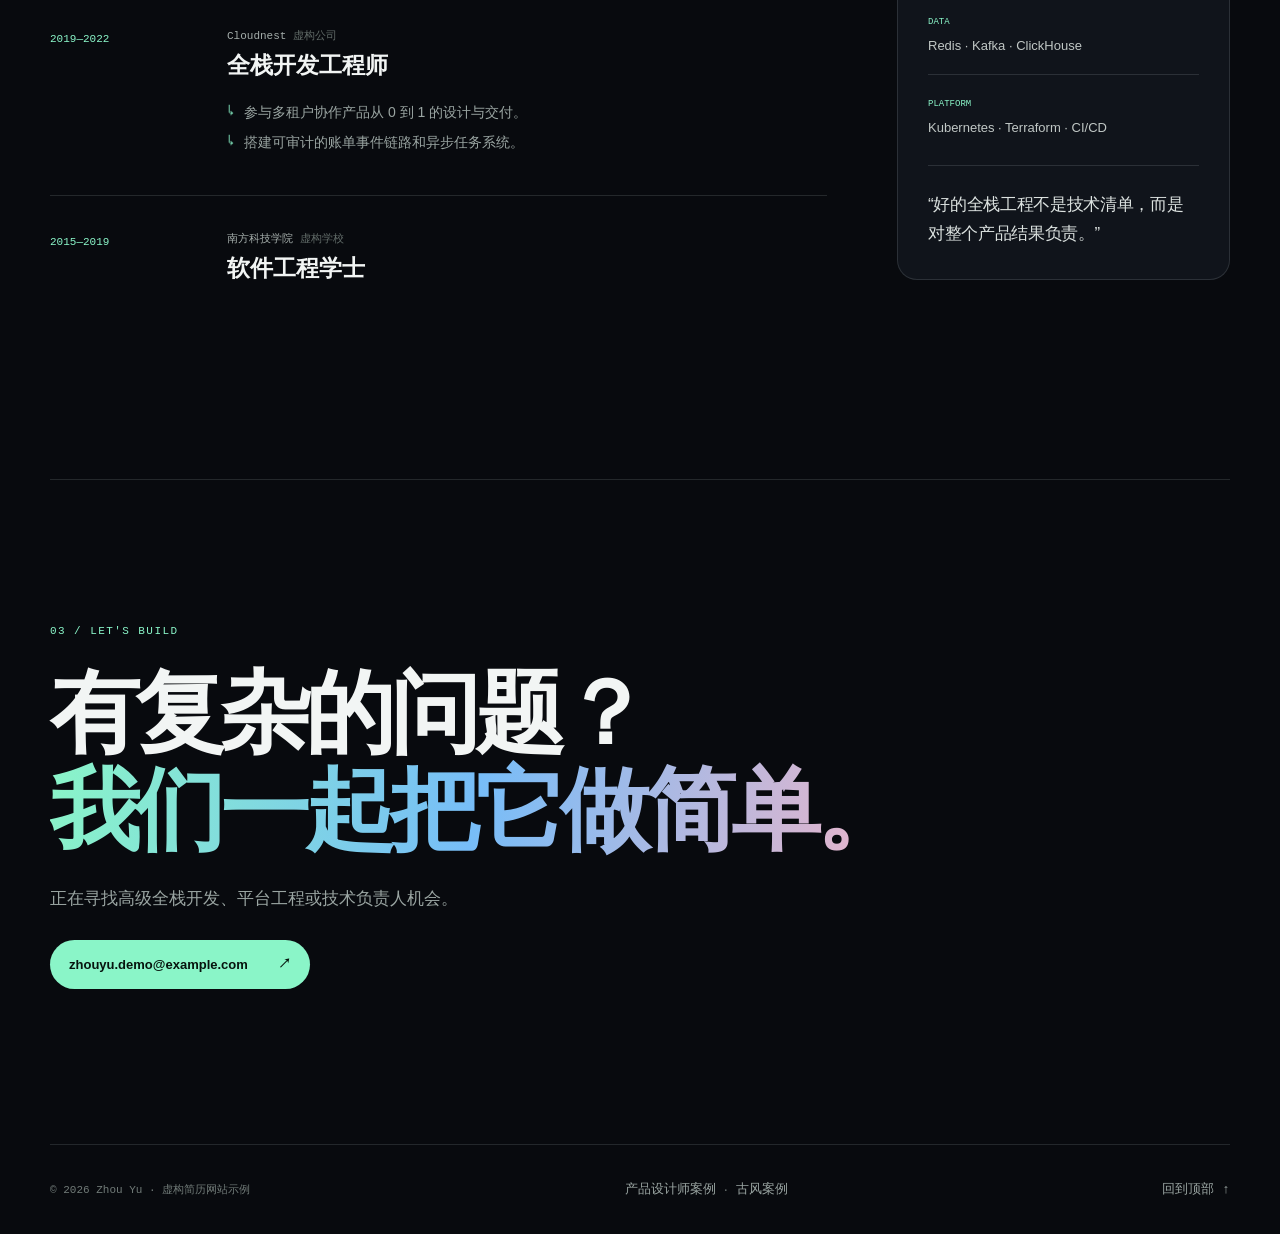
==== commit 72f3443f: "feat: add elegant and guofeng resume showcases" ====
--- a/public/index.html
+++ b/public/index.html
@@ -165,6 +165,6 @@
     </section>
   </main>
 
-  <footer><span>© 2026 Zhou Yu · 虚构简历网站示例</span><a href="#top">回到顶部 ↑</a></footer>
+  <footer><span>© 2026 Zhou Yu · 虚构简历网站示例</span><span><a href="elegant/">产品设计师案例</a> · <a href="guofeng/">古风案例</a></span><a href="#top">回到顶部 ↑</a></footer>
 </body>
 </html>
